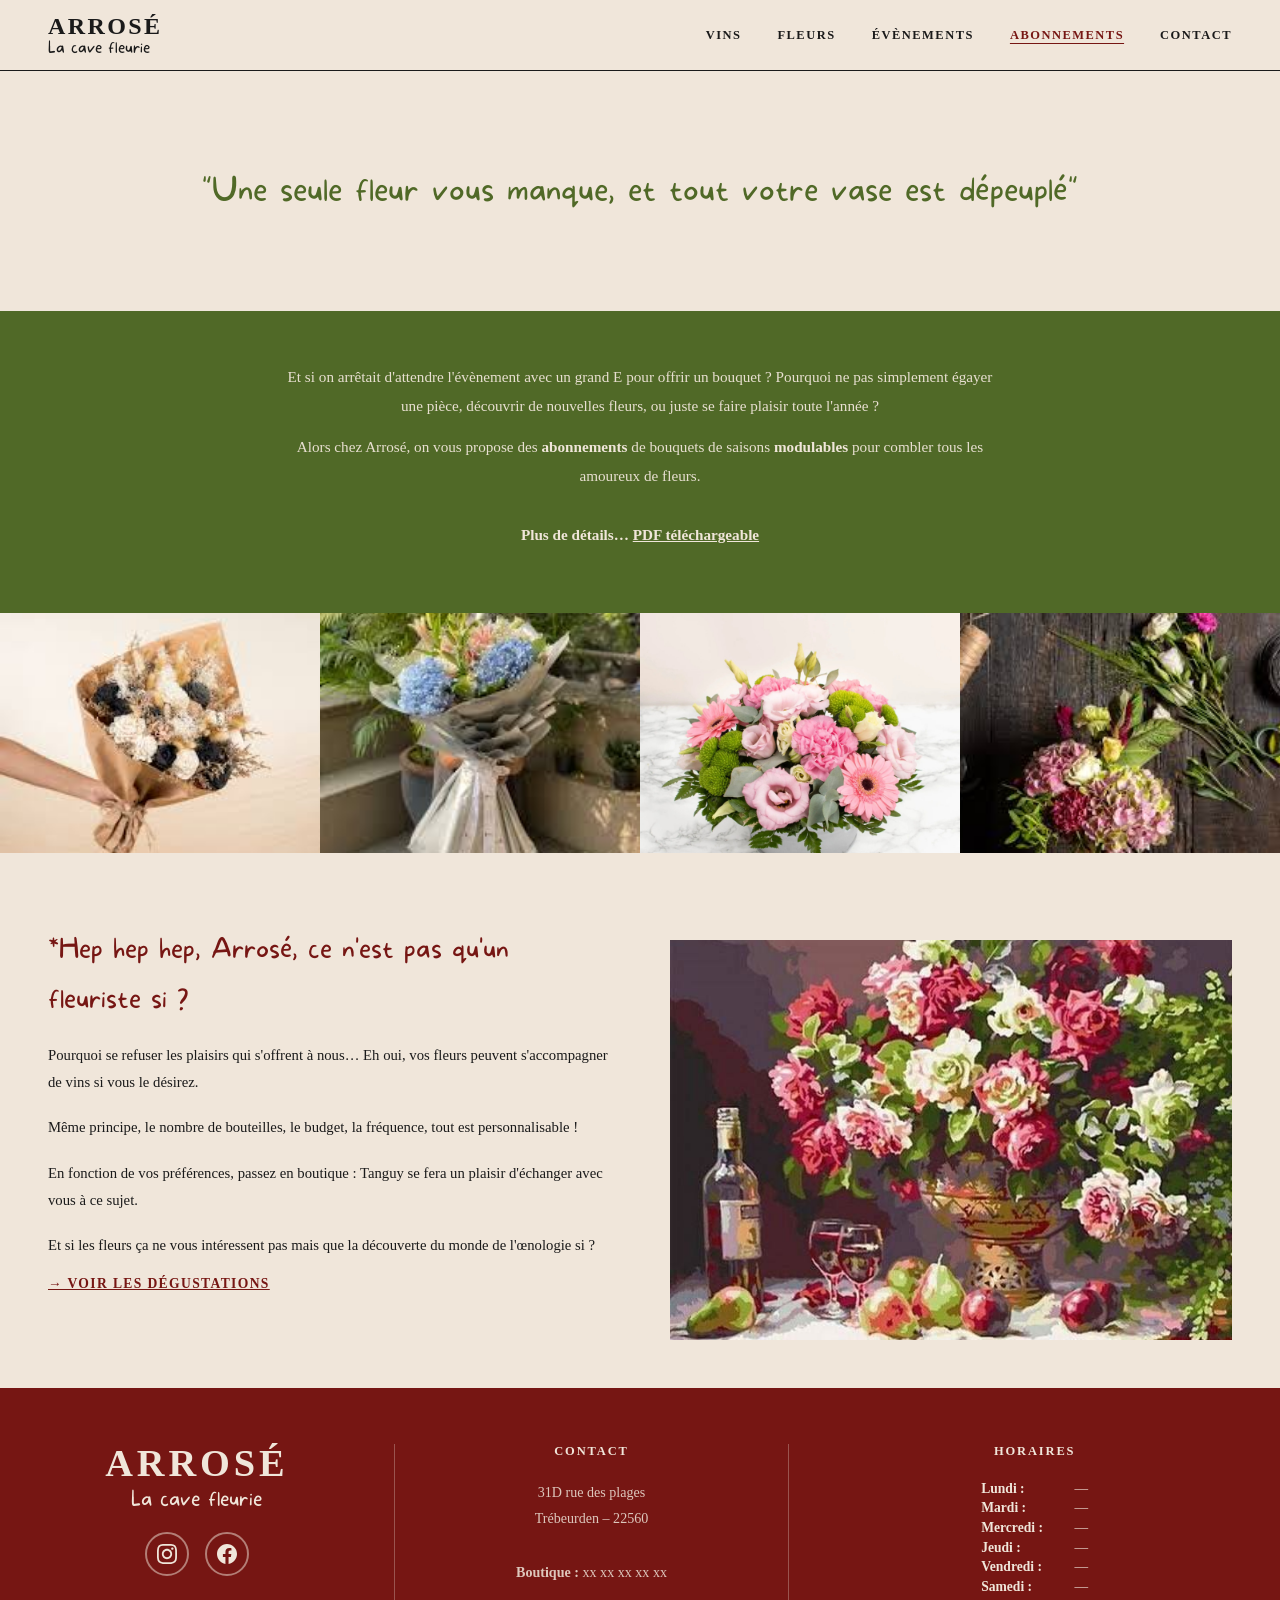
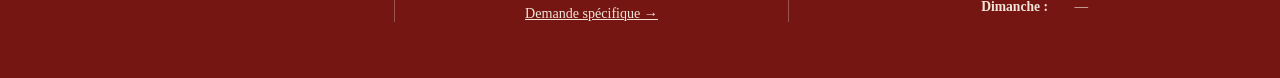
==== abonnements.html @ 20531978 "v1" ====
<!DOCTYPE html>
<html lang="fr">

<head>
  <meta charset="UTF-8" />
  <meta name="viewport" content="width=device-width, initial-scale=1.0" />
  <title>Abonnements – Arrosé</title>
  <link rel="stylesheet" href="css/style.css" />
</head>

<body data-page="abonnements">

  <div id="nav-placeholder"></div>


  <!-- Citation -->
  <p class="abonnement-quote" style="margin-top: 40px; margin-bottom: 40px;">
    "Une seule fleur vous manque, et tout votre vase est dépeuplé"
  </p>

  <!-- Description abonnements fleurs -->
  <div class="abonnement-desc">
    <p>Et si on arrêtait d'attendre l'évènement avec un grand E pour offrir un bouquet ? Pourquoi ne pas simplement
      égayer une pièce, découvrir de nouvelles fleurs, ou juste se faire plaisir toute l'année ?</p>
    <p>Alors chez Arrosé, on vous propose des <strong>abonnements</strong> de bouquets de saisons
      <strong>modulables</strong> pour
      combler tous les amoureux de fleurs.</p>
    <br />
    <p><strong>Plus de détails… <a href="#">PDF téléchargeable</a></strong></p>
  </div>

  <!-- Photos bouquets -->
  <div class="abonnement-photos">
    <!-- Remplacer par de vraies images : <img src="images/bouquet1.jpg" alt="Bouquet" /> -->
    <div class="ph-green"> <img src="images/bouquet.jpeg" alt="Bouquet" /></div>
    <div class="ph-green"> <img src="images/bouquet-saison.jpeg" alt="Bouquet" /></div>
    <div class="ph-green"> <img src="images/composition-florale.jpg" alt="Bouquet" /></div>
    <div class="ph-green"> <img src="images/fleurs.jpeg" alt="Bouquet" /></div>
  </div>

  <!-- Abonnement vins aussi -->
  <section class="section">
    <div class="section-2col">
      <div>
        <p class="vin-abt-note" style="font-size: 20pt;">*Hep hep hep, Arrosé, ce n'est pas qu'un fleuriste si ?</p>
        <p>Pourquoi se refuser les plaisirs qui s'offrent à nous… Eh oui, vos fleurs peuvent s'accompagner de vins si
          vous le désirez.</p>
        <p>Même principe, le nombre de bouteilles, le budget, la fréquence, tout est personnalisable !</p>
        <p>En fonction de vos préférences, passez en boutique : Tanguy se fera un plaisir d'échanger avec vous à ce
          sujet.</p>
        <p>Et si les fleurs ça ne vous intéressent pas mais que la découverte du monde de l'œnologie si ? <a
            class="cta-link" href="vins.html">→ Voir les dégustations</a></p>
      </div>
      <div class="ph" style="height:360px;"><img src="images/fleurs-vin.jpg" alt="Fleurs et vin" /></div>
    </div>
  </section>

  <div id="footer-placeholder"></div>
  <script src="js/components.js"></script>
</body>

</html>
---- css/style.css ----
/* ═══════════════════════════════════════════════════
   ARROSÉ – La cave fleurie
   style.css — Styles globaux
════════════════════════════════════════════════════ */

@font-face {
  font-family: "more-sugar-regular";
  src: url("../fonts/more-sugar.regular.otf") format("opentype");
  font-weight: normal;
  font-style: normal;
}

@font-face {
  font-family: "more-sugar-thin";
  src: url("../fonts/more-sugar.thin.otf") format("opentype");
  font-weight: normal;
  font-style: normal;
}

/* ── VARIABLES ─────────────────────────────────────── */
:root {
  --beige: #f0e6da;
  --beige2: #e8dace;
  --bordeaux: #761613;
  --vert: #506927;
  --noir: #1a1a1a;
  --blanc: #ffffff;
  --font-title: "Futura";
  --font-hand: "more-sugar-thin", cursive;
}

/* ── RESET ─────────────────────────────────────────── */
*,
*::before,
*::after {
  box-sizing: border-box;
  margin: 0;
  padding: 0;
}
html {
  scroll-behavior: smooth;
}
body {
  font-family: var(--font-title);
  background: var(--beige);
  color: var(--noir);
  overflow-x: hidden;
}
a {
  text-decoration: none;
  color: inherit;
}
img {
  display: block;
  width: 100%;
}

/* ── NAV ───────────────────────────────────────────── */
nav {
  position: sticky;
  top: 0;
  z-index: 100;
  background: var(--beige);
  border-bottom: 1.5px solid var(--noir);
  display: flex;
  align-items: center;
  justify-content: space-between;
  padding: 14px 48px;
}
.nav-logo {
  display: flex;
  flex-direction: column;
  line-height: 1;
  cursor: pointer;
  text-decoration: none;
  color: var(--noir);
}
.nav-logo .logo-main {
  font-family: var(--font-title);
  font-weight: 700;
  font-size: 1.5rem;
  letter-spacing: 0.1em;
  text-transform: uppercase;
}
.nav-logo .logo-sub {
  font-family: var(--font-hand);
  font-size: 1rem;
  margin-top: 2px;
}
.nav-links {
  display: flex;
  gap: 36px;
  list-style: none;
  font-size: 0.78rem;
  font-weight: 600;
  letter-spacing: 0.12em;
  text-transform: uppercase;
}
.nav-links li a {
  cursor: pointer;
  transition: color 0.2s;
}
.nav-links li a:hover {
  color: var(--vert);
}
.nav-links li.contact a {
  font-weight: 700;
}

.nav-links li.active a {
  text-decoration: underline;
  text-underline-offset: 4px;
  color: var(--bordeaux);
}

/* ── PAGE HEADER (pages intérieures) ───────────────── */
.page-header {
  background: var(--beige);
  padding: 28px 48px 16px;
  border-bottom: 1.5px solid var(--noir);
}
.page-header a {
  display: inline-flex;
  flex-direction: column;
  line-height: 1;
  color: var(--noir);
}
.page-header .logo-main {
  font-family: var(--font-title);
  font-weight: 700;
  font-size: 1.9rem;
  letter-spacing: 0.08em;
  text-transform: uppercase;
}
.page-header .logo-sub {
  font-family: var(--font-hand);
  font-size: 1.1rem;
  margin-top: 2px;
}

/* ── SECTIONS ──────────────────────────────────────── */
.section {
  padding: 72px 48px;
  background: var(--beige);
}
.section-dark {
  background: var(--bordeaux);
  color: var(--beige);
  padding: 72px 48px;
  margin-bottom: 48px;
}
.section-green {
  background: var(--vert);
  color: var(--beige);
  padding: 72px 48px;
}

.section h2 {
  font-family: var(--font-hand);
  font-size: 2.6rem;
  color: var(--bordeaux);
  margin-bottom: 32px;
}

.section .h2-vert {
  color: var(--vert);
}
.section-dark h2,
.section-green h2 {
  font-family: var(--font-title);
  font-weight: 700;
  font-size: 2.2rem;
  letter-spacing: 0.06em;
  text-transform: uppercase;
  color: var(--beige);
  margin-bottom: 28px;
}

.section p {
  font-size: 0.92rem;
  line-height: 1.85;
  margin-bottom: 18px;
}
.section-dark p,
.section-green p {
  font-size: 0.92rem;
  line-height: 1.85;
  color: rgba(240, 230, 218, 0.9);
  margin-bottom: 12px;
}
.section p em {
  font-style: italic;
  font-size: 0.85rem;
  color: #666;
}

/* ── LAYOUT 2 COLONNES ─────────────────────────────── */
.section-2col {
  display: grid;
  grid-template-columns: 1fr 1fr;
  gap: 60px;
  align-items: center;
}
.section-2col img {
  height: 400px;
  object-fit: cover;
}

/* ── CTA LINKS ─────────────────────────────────────── */
.cta-link {
  display: inline-block;
  font-weight: 700;
  font-size: 0.85rem;
  letter-spacing: 0.1em;
  text-transform: uppercase;
  text-decoration: underline;
  color: var(--bordeaux);
  margin-top: 12px;
  cursor: pointer;
  transition: color 0.2s;
}
.cta-link:hover {
  color: var(--vert);
}
.cta-link-beige {
  color: var(--beige);
}
.cta-link-beige:hover {
  color: rgba(240, 230, 218, 0.7);
}

/* ── CARDS GRILLE ──────────────────────────────────── */
.cards-grid {
  display: grid;
  grid-template-columns: repeat(3, 1fr);
  gap: 16px;
  margin-top: 16px;
}
.card-img {
  position: relative;
  height: 280px;
  overflow: hidden;
  cursor: pointer;
}
.card-img img {
  width: 100%;
  height: 100%;
  object-fit: cover;
  filter: brightness(0.6) saturate(0.8);
  transition: transform 0.4s ease;
}
.card-img:hover img {
  transform: scale(1.06);
}
.card-img-label {
  position: absolute;
  inset: 0;
  display: flex;
  align-items: center;
  justify-content: center;
  font-family: var(--font-title);
  font-weight: 700;
  font-size: 1.6rem;
  letter-spacing: 0.1em;
  text-transform: uppercase;
  color: var(--blanc);
  text-align: center;
  padding: 20px;
}

/* ── CALENDRIER ────────────────────────────────────── */
.calendrier-grid {
  display: grid;
  grid-template-columns: repeat(3, 1fr);
}
.cal-month {
  padding: 24px 28px;
  border-right: 1px solid rgba(240, 230, 218, 0.2);
  border-bottom: 1px solid rgba(240, 230, 218, 0.2);
}
.cal-month:nth-child(3n) {
  border-right: none;
}
.cal-month h4 {
  font-family: var(--font-title);
  font-weight: 700;
  font-size: 0.78rem;
  letter-spacing: 0.12em;
  text-transform: uppercase;
  text-decoration: underline;
  margin-bottom: 10px;
  color: var(--beige);
}
.cal-month ul {
  list-style: none;
}
.cal-month ul li {
  font-size: 0.82rem;
  line-height: 1.8;
  color: rgba(240, 230, 218, 0.85);
}
.cal-month ul li::before {
  content: "• ";
}

/* ── DEMANDE SPÉCIFIQUE ────────────────────────────── */
.demande-section {
  display: flex;
  flex-direction: column;
  align-items: center;
  text-align: center;
  padding: 48px 48px 90px;
  gap: 30px;
  background: var(--beige);
}
.demande-section h2 {
  font-family: var(--font-hand);
  font-size: 2.4rem;
  color: var(--noir);
  line-height: 1.3;
}
.demande-section p {
  font-size: 0.92rem;
  line-height: 1.85;
  max-width: 560px;
}

/* ── FOOTER ────────────────────────────────────────── */
footer {
  background: var(--bordeaux);
  color: var(--beige);
  display: grid;
  grid-template-columns: 1fr 1fr 1fr;
  padding: 56px 48px;
  align-items: stretch;
}
.footer-col-sep {
  border-right: 1px solid rgba(240, 230, 218, 0.3);
  padding-right: 48px;
  margin-right: 48px;
}
.footer-brand {
  text-align: center;
}
.footer-brand .logo-main {
  font-family: var(--font-title);
  font-weight: 700;
  font-size: 2.4rem;
  letter-spacing: 0.1em;
  text-transform: uppercase;
  line-height: 1;
}
.footer-brand .logo-sub {
  font-family: var(--font-hand);
  font-size: 1.3rem;
  margin-top: 4px;
}
.footer-socials {
  display: flex;
  gap: 16px;
  margin-top: 20px;
  justify-content: center;
}
.footer-socials a {
  width: 44px;
  height: 44px;
  border: 2px solid rgba(240, 230, 218, 0.5);
  border-radius: 50%;
  display: flex;
  align-items: center;
  justify-content: center;
  transition:
    background 0.2s,
    border-color 0.2s;
}
.footer-socials a:hover {
  background: rgba(240, 230, 218, 0.15);
  border-color: var(--beige);
}
.footer-socials svg {
  width: 20px;
  height: 20px;
  fill: var(--beige);
}
.footer-col {
  text-align: center;
}
.footer-col h4 {
  font-family: var(--font-title);
  font-weight: 700;
  font-size: 0.78rem;
  letter-spacing: 0.15em;
  text-transform: uppercase;
  margin-bottom: 20px;
  color: var(--beige);
}
.footer-col p,
.footer-col address {
  font-size: 0.88rem;
  line-height: 1.9;
  font-style: normal;
  color: rgba(240, 230, 218, 0.85);
}
.footer-col a {
  color: var(--beige);
  text-decoration: underline;
  font-size: 0.88rem;
}
.footer-horaires {
  font-size: 0.85rem;
  line-height: 1.45;
  color: rgba(240, 230, 218, 0.85);
  display: inline-block;
  text-align: left;
}
.footer-horaires span {
  display: inline-block;
  min-width: 90px;
  color: var(--beige);
  font-weight: 600;
}

/* ── PLACEHOLDERS (à remplacer par vraies images) ── */
.ph {
  background: linear-gradient(135deg, #c5b8ab 0%, #9e8e7e 100%);
}
.ph-green {
  background: linear-gradient(135deg, #7a8f55 0%, #4a6020 100%);
}
.ph-dark {
  background: linear-gradient(135deg, #5a3030 0%, #2a1010 100%);
}

/* ── RESPONSIVE ────────────────────────────────────── */
@media (max-width: 900px) {
  nav {
    padding: 14px 20px;
    flex-wrap: wrap;
    gap: 12px;
  }
  .nav-links {
    gap: 14px;
    flex-wrap: wrap;
  }
  .section,
  .section-dark,
  .section-green {
    padding: 48px 20px;
  }
  .section-2col {
    grid-template-columns: 1fr;
  }
  .cards-grid {
    grid-template-columns: 1fr 1fr;
  }
  .calendrier-grid {
    grid-template-columns: 1fr 1fr;
  }
  .demande-section {
    grid-template-columns: 1fr;
    padding: 40px 20px 90px;
  }
  footer {
    grid-template-columns: 1fr 1fr;
    grid-template-rows: auto auto auto;
  }
  .footer-divider {
    display: none;
  }
  .page-header {
    padding: 20px;
  }
}
@media (max-width: 600px) {
  .cards-grid {
    grid-template-columns: 1fr;
  }
  .calendrier-grid {
    grid-template-columns: 1fr;
  }
  footer {
    grid-template-columns: 1fr;
  }
}

.demande-section {
  text-align: center;
}

.section-dark h2 {
  text-align: center;
}

/* ── NAV HAMBURGER ─────────────────────────────────── */
.nav-hamburger {
  display: none;
  flex-direction: column;
  justify-content: center;
  gap: 5px;
  background: none;
  border: none;
  cursor: pointer;
  padding: 8px;
  z-index: 1001;
}

.nav-hamburger span {
  display: block;
  width: 24px;
  height: 2px;
  background: currentColor;
  border-radius: 2px;
  transition:
    transform 0.3s ease,
    opacity 0.3s ease;
  transform-origin: center;
}

.nav-hamburger.is-open span:nth-child(1) {
  transform: translateY(7px) rotate(45deg);
}
.nav-hamburger.is-open span:nth-child(2) {
  opacity: 0;
  transform: scaleX(0);
}
.nav-hamburger.is-open span:nth-child(3) {
  transform: translateY(-7px) rotate(-45deg);
}

.nav-overlay {
  display: none;
  position: fixed;
  inset: 0;
  background: rgba(0, 0, 0, 0.45);
  z-index: 999;
  opacity: 0;
  transition: opacity 0.3s ease;
}
.nav-overlay.is-visible {
  display: block;
  opacity: 1;
}

/* ── MOBILE NAV (≤ 768px) ──────────────────────────── */
@media (max-width: 768px) {
  .nav-hamburger {
    display: flex;
  }

  .nav-links {
    position: fixed;
    top: 0;
    right: 0;
    bottom: 0;
    width: min(280px, 80vw);
    background: #506927;
    flex-direction: column;
    align-items: flex-start;
    padding: 80px 32px 40px;
    gap: 0;
    z-index: 1000;
    transform: translateX(100%);
    transition: transform 0.35s cubic-bezier(0.4, 0, 0.2, 1);
    box-shadow: -4px 0 24px rgba(0, 0, 0, 0.12);
    overflow-y: auto;
  }

  .nav-links.is-open {
    transform: translateX(0);
  }

  .nav-links li {
    width: 100%;
    border-bottom: 1px solid rgba(240, 230, 218, 0.2);
  }
  .nav-links li:last-child {
    border-bottom: none;
  }

  .nav-links a {
    display: block;
    padding: 16px 0;
    font-size: 1.05rem;
    color: #f0e6da;
  }
}

/* ── MOBILE FOOTER (≤ 768px) ──────────────────────── */
@media (max-width: 768px) {
  footer {
    display: flex;
    flex-direction: column;
    gap: 0;
    padding: 40px 24px 32px;
  }

  .footer-col-sep {
    border-right: none;
    border-bottom: 1px solid rgba(0, 0, 0, 0.1);
    padding-bottom: 24px;
    margin-bottom: 24px;
    padding-right: 0;
    margin-right: 0;
  }

  .footer-brand,
  .footer-col {
    width: 100%;
  }

  .footer-brand {
    text-align: center;
    align-items: center;
  }

  .footer-socials {
    justify-content: center;
  }

  address {
    font-style: normal;
    line-height: 1.7;
  }

  .footer-horaires {
    display: grid;
    grid-template-columns: auto auto;
    gap: 4px 16px;
    justify-content: center;
    text-align: left;
  }
}

/* ── TRÈS PETIT ÉCRAN (≤ 360px) ─────────────────── */
@media (max-width: 360px) {
  .nav-links {
    width: 90vw;
  }
  .logo-main {
    font-size: clamp(1.2rem, 6vw, 1.6rem);
  }
}

/* ════════════════════════════════════════════════════
   PAGE : index.html
════════════════════════════════════════════════════ */

/* ── HERO ───────────────────────────────────────── */
.hero {
  background: var(--beige);
  padding: 56px 48px 0;
  text-align: center;
}
.hero h1 {
  font-family: var(--font-title);
  font-weight: 700;
  font-size: clamp(5rem, 12vw, 9rem);
  letter-spacing: 0.05em;
  text-transform: uppercase;
  line-height: 0.9;
  position: relative;
  display: inline-block;
  color: #000000;
}
.hero-sub {
  font-family: var(--font-hand);
  font-size: clamp(1.5rem, 3vw, 2.2rem);
  margin-top: 8px;
  color: #506927;
}
.hero-definition {
  max-width: 740px;
  margin: 28px auto 0;
  font-size: 0.95rem;
  line-height: 1.75;
  text-align: justify;
}

/* ── HERO GRID ──────────────────────────────────── */
.hero-grid {
  display: grid;
  grid-template-columns: 1fr 1fr;
  margin-top: 40px;
  height: 380px;
}
.hero-card {
  position: relative;
  overflow: hidden;
  cursor: pointer;
  display: block;
  height: 100%;
}
.hero-card-bg {
  width: 100%;
  height: 100%;
  object-fit: cover;
  transition: transform 0.5s ease;
}
.hero-card:hover .hero-card-bg {
  transform: scale(1.05);
}
.hero-card-overlay {
  position: absolute;
  inset: 0;
  background: rgba(0, 0, 0, 0.35);
  display: flex;
  flex-direction: column;
  align-items: center;
  justify-content: center;
  text-align: center;
}
.hero-card-title {
  font-family: var(--font-title);
  font-weight: 700;
  font-size: clamp(2.5rem, 5vw, 3.5rem);
  letter-spacing: 0.12em;
  text-transform: uppercase;
  color: var(--blanc);
}
.hero-card-sub {
  color: rgba(255, 255, 255, 0.85);
  font-size: 0.82rem;
  letter-spacing: 0.06em;
  margin-top: 6px;
}

/* ── PRÉSENTATION ───────────────────────────────── */
.section-presentation {
  display: grid;
  grid-template-columns: 1fr 1fr;
  align-items: center;
  gap: 60px;
  padding: 80px 48px;
  background: var(--beige);
}
.section-presentation h2 {
  font-family: var(--font-hand);
  font-size: 2.8rem;
  margin-bottom: 24px;
}
.section-presentation p {
  font-size: 0.9rem;
  line-height: 1.8;
  margin-bottom: 16px;
}
.section-presentation ul {
  list-style: none;
  margin: 8px 0 16px;
}
.section-presentation ul li::before {
  content: "• ";
  color: var(--bordeaux);
}
.section-presentation ul li {
  font-size: 0.9rem;
  line-height: 1.9;
}
.pres-photo {
  width: 100%;
  height: 480px;
  object-fit: cover;
  filter: grayscale(100%);
}

/* ── SOCIAL STRIP ───────────────────────────────── */
.social-strip {
  background: var(--blanc);
  display: grid;
  grid-template-columns: repeat(5, 1fr);
  border-top: 1.5px solid #ddd;
  border-bottom: 1.5px solid #ddd;
}
.social-card {
  padding: 40px 20px;
  border-right: 1.5px solid #ddd;
  display: flex;
  align-items: center;
  justify-content: center;
  text-align: center;
  font-size: 0.85rem;
  font-weight: 600;
  min-height: 140px;
}
.social-card:last-child {
  border-right: none;
}
.social-card.label {
  font-size: 0.7rem;
  letter-spacing: 0.08em;
  text-transform: uppercase;
  color: #888;
  font-weight: 400;
}

@media (max-width: 900px) {
  .hero {
    padding: 36px 20px 0;
  }
  .hero-grid {
    grid-template-columns: 1fr;
    height: auto;
  }
  .hero-card {
    height: 220px;
  }
  .section-presentation {
    grid-template-columns: 1fr;
    padding: 40px 20px;
  }
  .pres-photo {
    height: 300px;
  }
  .social-strip {
    grid-template-columns: repeat(2, 1fr);
  }
}

/* ════════════════════════════════════════════════════
   PAGE : vins.html
════════════════════════════════════════════════════ */
.degu-cards {
  display: grid;
  grid-template-columns: 1fr 1fr 1fr;
  gap: 48px;
  margin-top: 24px;
  max-width: 900px;
  margin-left: auto;
  margin-right: auto;
}
.degu-card h3 {
  font-family: var(--font-hand);
  font-weight: 700;
  font-size: 1.3rem;
  letter-spacing: 0.1em;
  margin-bottom: 14px;
  color: var(--beige);
}
.degu-card p {
  margin-bottom: 1px;
}
.degu-card ul {
  list-style: none;
  margin: 2px 0;
}
.degu-card ul li {
  font-size: 0.85rem;
  line-height: 1.8;
  color: rgba(240, 230, 218, 0.85);
}
.degu-card ul li::before {
  content: "• ";
}
.degu-aside {
  font-family: var(--font-hand);
  font-size: 1.1rem;
  line-height: 1.7;
  text-align: center;
  color: var(--beige);
  border-left: 1px solid rgba(240, 230, 218, 0.3);
  padding-left: 40px;
}

@media (max-width: 900px) {
  .degu-cards {
    grid-template-columns: 1fr;
    gap: 24px;
    max-width: 100%;
  }
  .degu-aside {
    border-left: none;
    border-top: 1px solid rgba(240, 230, 218, 0.3);
    padding-left: 0;
    padding-top: 24px;
  }
}

/* ════════════════════════════════════════════════════
   PAGE : fleurs.html
════════════════════════════════════════════════════ */

/* ── SECTION INSCRIPTION CENTRÉE ───────────────── */
.demande-section-inscription {
  display: flex;
  flex-direction: column;
  align-items: center;
  text-align: center;
  padding: 72px 48px;
  gap: 30px;
}
.demande-section-inscription h2 {
  text-align: center;
  font-family: "more-sugar-thin";
  color: var(--vert);
  font-size: 35pt;
  width: 100%;
  margin-bottom: 0;
}
.demande-section-inscription > p {
  max-width: 560px;
  font-size: 1.05rem;
  line-height: 1.75;
  margin: 0;
}

/* ── GRILLES ATELIERS ───────────────────────────── */
.ateliers-title {
  text-align: center;
}
.ateliers-grid {
  display: grid;
  grid-template-columns: repeat(3, 1fr);
  gap: 16px;
  margin-top: 16px;
}
.ateliers-row2 {
  display: grid;
  grid-template-columns: repeat(2, 1fr);
  gap: 16px;
  margin-top: 16px;
  max-width: 66.66%;
  margin-left: auto;
  margin-right: auto;
}

/* ── CARTES ATELIERS AVEC HOVER ─────────────────── */
.card-img img.card-bg {
  position: absolute;
  inset: 0;
  width: 100%;
  height: 100%;
  object-fit: cover;
  display: block;
  z-index: 0;
}
.card-img .card-hover {
  position: absolute;
  inset: 0;
  background: rgba(32, 42, 12, 0.88);
  display: flex;
  align-items: center;
  justify-content: center;
  padding: 20px;
  opacity: 0;
  transition: opacity 0.3s ease;
  z-index: 2;
}
.card-img:hover .card-hover {
  opacity: 1;
}
.card-hover p {
  color: #f0e6da;
  font-size: 0.88rem;
  line-height: 1.55;
  text-align: center;
  margin: 0;
}
.card-img-label {
  position: absolute;
  inset: 0;
  display: flex;
  align-items: center;
  justify-content: center;
  text-align: center;
  transition: opacity 0.3s ease;
  z-index: 1;
}
.card-img:hover .card-img-label {
  opacity: 0;
}

/* ── FORMULAIRE INSCRIPTION ─────────────────────── */
.inscription-form {
  margin-top: 16px;
  display: grid;
  grid-template-columns: 1fr 1fr;
  gap: 18px;
  max-width: 640px;
  margin-left: auto;
  margin-right: auto;
  text-align: left;
}
.inscription-form .field-full {
  grid-column: 1 / -1;
}
.inscription-form label {
  display: block;
  font-size: 0.78rem;
  letter-spacing: 0.08em;
  text-transform: uppercase;
  margin-bottom: 6px;
  opacity: 0.75;
}
.inscription-form input,
.inscription-form select,
.inscription-form textarea {
  width: 100%;
  padding: 12px 14px;
  border: 1px solid rgba(80, 105, 39, 0.35);
  border-radius: 4px;
  background: rgba(80, 105, 39, 0.05);
  font-size: 0.92rem;
  font-family: inherit;
  color: inherit;
  outline: none;
  transition:
    border-color 0.2s ease,
    background 0.2s ease;
  box-sizing: border-box;
}
.inscription-form input:focus,
.inscription-form select:focus,
.inscription-form textarea:focus {
  border-color: #506927;
  background: rgba(80, 105, 39, 0.08);
}
.inscription-form textarea {
  resize: vertical;
  min-height: 110px;
}
.inscription-form select {
  appearance: none;
  background-image: url("data:image/svg+xml,%3Csvg xmlns='http://www.w3.org/2000/svg' width='12' height='8' viewBox='0 0 12 8'%3E%3Cpath d='M1 1l5 5 5-5' stroke='%23506927' stroke-width='1.5' fill='none' stroke-linecap='round'/%3E%3C/svg%3E");
  background-repeat: no-repeat;
  background-position: right 14px center;
  padding-right: 36px;
  cursor: pointer;
}
.btn-submit {
  grid-column: 1 / -1;
  display: inline-flex;
  align-items: center;
  justify-content: center;
  gap: 8px;
  background: #506927;
  color: #f0e6da;
  border: none;
  padding: 14px 32px;
  font-size: 0.88rem;
  letter-spacing: 0.1em;
  text-transform: uppercase;
  cursor: pointer;
  border-radius: 3px;
  transition:
    background 0.2s ease,
    transform 0.15s ease;
  font-family: inherit;
}
.btn-submit:hover {
  background: #3e5220;
  transform: translateY(-1px);
}
.btn-submit:active {
  transform: translateY(0);
}
.form-success {
  display: none;
  margin-top: 20px;
  padding: 14px 20px;
  background: rgba(80, 105, 39, 0.1);
  border-left: 3px solid #506927;
  border-radius: 3px;
  font-size: 0.92rem;
  color: #506927;
  max-width: 640px;
  margin-left: auto;
  margin-right: auto;
}

@media (max-width: 900px) {
  .ateliers-grid {
    grid-template-columns: 1fr 1fr;
  }
  .ateliers-row2 {
    max-width: 100%;
  }
}
@media (max-width: 600px) {
  .ateliers-grid {
    grid-template-columns: 1fr;
  }
  .ateliers-row2 {
    grid-template-columns: 1fr;
  }
  .inscription-form {
    grid-template-columns: 1fr;
  }
  .demande-section {
    padding: 40px 24px 90px;
  }
}
@media (hover: none) {
  .card-img .card-hover {
    opacity: 0;
    pointer-events: none;
  }
  .card-img.tapped .card-hover {
    opacity: 1;
  }
  .card-img.tapped .card-img-label {
    opacity: 0;
  }
}

/* ════════════════════════════════════════════════════
   PAGE : contact.html
════════════════════════════════════════════════════ */
.contact-grid {
  display: grid;
  grid-template-columns: 1fr 1fr;
  gap: 80px;
  padding: 72px 48px;
  background: var(--beige);
}
.contact-grid h2 {
  font-family: var(--font-hand);
  font-size: 2.6rem;
  color: var(--bordeaux);
  margin-bottom: 32px;
}
.contact-info p {
  font-size: 0.9rem;
  line-height: 2;
  margin-bottom: 0;
}
.contact-info .horaires {
  margin-top: 28px;
  font-size: 0.85rem;
  line-height: 2;
}
.contact-info .horaires span {
  display: inline-block;
  min-width: 90px;
  font-weight: 700;
}
.contact-socials {
  display: flex;
  gap: 14px;
  margin-top: 24px;
}
.contact-socials a svg {
  width: 28px;
  height: 28px;
  fill: var(--bordeaux);
  transition: fill 0.2s;
}
.contact-socials a:hover svg {
  fill: var(--vert);
}
.form-field {
  display: flex;
  flex-direction: column;
  gap: 6px;
  margin-bottom: 22px;
}
.form-field label {
  font-size: 0.72rem;
  font-weight: 700;
  letter-spacing: 0.12em;
  text-transform: uppercase;
}
.form-field input,
.form-field textarea,
.form-field select {
  background: transparent;
  border: none;
  border-bottom: 1.5px solid var(--noir);
  padding: 8px 2px;
  font-family: var(--font-title);
  font-size: 0.9rem;
  color: var(--noir);
  outline: none;
  resize: none;
  transition: border-color 0.2s;
  width: 100%;
}
.form-field input:focus,
.form-field textarea:focus,
.form-field select:focus {
  border-bottom-color: var(--bordeaux);
}
.form-field select {
  background: var(--beige);
  cursor: pointer;
}
.contact-btn-submit {
  background: var(--bordeaux);
  color: var(--beige);
  border: none;
  padding: 14px 40px;
  font-family: var(--font-title);
  font-size: 0.78rem;
  font-weight: 700;
  letter-spacing: 0.15em;
  text-transform: uppercase;
  cursor: pointer;
  transition: background 0.2s;
  margin-top: 8px;
}
.contact-btn-submit:hover {
  background: #5a0f0d;
}
.contact-form-success {
  display: none;
  color: var(--vert);
  font-weight: 600;
  margin-top: 16px;
  font-size: 0.9rem;
}

@media (max-width: 900px) {
  .contact-grid {
    grid-template-columns: 1fr;
    padding: 40px 20px;
    gap: 40px;
  }
}

.contact-map {
  margin-top: 28px;
}

.contact-itineraire {
  display: inline-block;
  margin-top: 10px;
  font-size: 0.82rem;
  font-weight: 700;
  letter-spacing: 0.08em;
  text-transform: uppercase;
  color: var(--bordeaux);
  text-decoration: underline;
  transition: color 0.2s;
}

.contact-itineraire:hover {
  color: var(--vert);
}

.contact-info {
  text-align: center;
}

.contact-info .horaires {
  display: inline-block;
  text-align: left;
  margin-top: 28px;
  font-size: 0.85rem;
  line-height: 2;
}

.contact-socials {
  display: flex;
  gap: 14px;
  margin-top: 24px;
  justify-content: center;
}

/* ════════════════════════════════════════════════════
   PAGE : evenements.html
════════════════════════════════════════════════════ */
.events-intro {
  font-family: var(--font-hand);
  font-size: clamp(1.4rem, 2.5vw, 1.9rem);
  text-align: center;
  color: var(--bordeaux);
  padding: 56px 80px 0;
  line-height: 1.6;
}
.events-grid {
  display: grid;
  grid-template-columns: repeat(3, 1fr);
  gap: 16px;
}
.events-grid .card-img {
  height: 380px;
}

@media (max-width: 900px) {
  .events-intro {
    padding: 40px 20px 0;
  }
  .events-grid {
    grid-template-columns: 1fr;
  }
  .events-grid .card-img {
    height: 220px;
  }
}

/* ── GALERIES MOSAÏQUE ───────────────────────────────── */
.galerie-section {
  background: var(--vert);
  padding: 72px 48px;
  display: flex;
  flex-direction: column;
  gap: 64px;
}

.galerie-section_bis {
  background: var(--beige);
  padding: 72px 48px;
  display: flex;
  flex-direction: column;
  gap: 64px;
}

.galerie-titre {
  font-family: var(--font-hand);
  font-size: 1.8rem;
  color: var(--beige);
  text-align: center;
  margin-bottom: 20px;
  letter-spacing: 0.02em;
}

.galerie-titre_bis {
  font-family: var(--font-hand);
  font-size: 1.8rem;
  color: var(--bordeaux);
  text-align: center;
  margin-bottom: 20px;
  letter-spacing: 0.02em;
}

.galerie-mosaic {
  display: grid;
  grid-template-columns: 2fr 1fr 1fr 2fr;
  grid-template-rows: 220px 160px 220px;
  gap: 6px;
  width: 100%;
}

/* Rangée 1 */
.galerie-item:nth-child(1) {
  grid-column: 1;
  grid-row: 1;
}
.galerie-item:nth-child(2) {
  grid-column: 2 / 4;
  grid-row: 1;
}
.galerie-item:nth-child(3) {
  grid-column: 4;
  grid-row: 1;
}

/* Rangée 2 */
.galerie-item:nth-child(4) {
  grid-column: 1 / 3;
  grid-row: 2;
}
.galerie-item:nth-child(5) {
  grid-column: 3 / 5;
  grid-row: 2;
}

/* Rangée 3 */
.galerie-item:nth-child(6) {
  grid-column: 1;
  grid-row: 3;
}
.galerie-item:nth-child(7) {
  grid-column: 2;
  grid-row: 3;
}
.galerie-item:nth-child(8) {
  grid-column: 3;
  grid-row: 3;
}
.galerie-item:nth-child(9) {
  grid-column: 4;
  grid-row: 3;
}
.galerie-item:nth-child(10) {
  display: none;
} /* 9 photos suffisent pour ce layout */

.galerie-item {
  overflow: hidden;
  border-radius: 2px;
}

.galerie-item img {
  width: 100%;
  height: 100%;
  object-fit: cover;
  display: block;
  transition: transform 0.5s ease;
}

.galerie-item:hover img {
  transform: scale(1.07);
}

@media (max-width: 900px) {
  .galerie-mosaic {
    grid-template-columns: 1fr 1fr 1fr;
    grid-template-rows: repeat(4, 160px);
  }
  .galerie-item:nth-child(1) {
    grid-column: 1 / 3;
    grid-row: 1;
  }
  .galerie-item:nth-child(2) {
    grid-column: 3;
    grid-row: 1;
  }
  .galerie-item:nth-child(3) {
    grid-column: 1;
    grid-row: 2;
  }
  .galerie-item:nth-child(4) {
    grid-column: 2 / 4;
    grid-row: 2;
  }
  .galerie-item:nth-child(5) {
    grid-column: 1 / 3;
    grid-row: 3;
  }
  .galerie-item:nth-child(6) {
    grid-column: 3;
    grid-row: 3;
  }
  .galerie-item:nth-child(7) {
    grid-column: 1;
    grid-row: 4;
  }
  .galerie-item:nth-child(8) {
    grid-column: 2;
    grid-row: 4;
  }
  .galerie-item:nth-child(9) {
    grid-column: 3;
    grid-row: 4;
  }
}

@media (max-width: 600px) {
  .galerie-mosaic {
    grid-template-columns: 1fr 1fr;
    grid-template-rows: repeat(5, 130px);
  }
  .galerie-item:nth-child(1) {
    grid-column: 1 / 3;
    grid-row: 1;
  }
  .galerie-item:nth-child(2) {
    grid-column: 1;
    grid-row: 2;
  }
  .galerie-item:nth-child(3) {
    grid-column: 2;
    grid-row: 2;
  }
  .galerie-item:nth-child(4) {
    grid-column: 1;
    grid-row: 3;
  }
  .galerie-item:nth-child(5) {
    grid-column: 2;
    grid-row: 3;
  }
  .galerie-item:nth-child(6) {
    grid-column: 1 / 3;
    grid-row: 4;
  }
  .galerie-item:nth-child(7) {
    grid-column: 1;
    grid-row: 5;
  }
  .galerie-item:nth-child(8) {
    grid-column: 2;
    grid-row: 5;
  }
  .galerie-item:nth-child(9) {
    display: none;
  }
  .galeries-section {
    padding: 40px 20px;
  }
}

/* ── LIGHTBOX ───────────────────────────────────────── */
.lightbox {
  display: none;
  position: fixed;
  inset: 0;
  background: rgba(0, 0, 0, 0.92);
  z-index: 2000;
  align-items: center;
  justify-content: center;
}
.lightbox.is-open {
  display: flex;
}
.lightbox-img {
  max-width: 88vw;
  max-height: 88vh;
  object-fit: contain;
  border-radius: 2px;
  user-select: none;
}
.lightbox-close {
  position: absolute;
  top: 24px;
  right: 32px;
  color: white;
  font-size: 2rem;
  cursor: pointer;
  background: none;
  border: none;
  line-height: 1;
  opacity: 0.7;
  transition: opacity 0.2s;
}
.lightbox-close:hover {
  opacity: 1;
}
.lightbox-prev,
.lightbox-next {
  position: absolute;
  top: 50%;
  transform: translateY(-50%);
  color: white;
  font-size: 2rem;
  cursor: pointer;
  background: none;
  border: none;
  padding: 16px;
  opacity: 0.7;
  transition: opacity 0.2s;
  user-select: none;
}
.lightbox-prev:hover,
.lightbox-next:hover {
  opacity: 1;
}
.lightbox-prev {
  left: 16px;
}
.lightbox-next {
  right: 16px;
}
.lightbox-counter {
  position: absolute;
  bottom: 24px;
  left: 50%;
  transform: translateX(-50%);
  color: rgba(255, 255, 255, 0.6);
  font-size: 0.82rem;
  letter-spacing: 0.1em;
}

/* ════════════════════════════════════════════════════
   PAGE : abonnements.html
════════════════════════════════════════════════════ */
.abonnement-quote {
  font-family: var(--font-hand);
  font-size: clamp(1.4rem, 2.5vw, 2rem);
  text-align: center;
  color: var(--vert);
  padding: 56px 120px;
  line-height: 1.5;
}
.abonnement-desc {
  background: var(--vert);
  color: var(--beige);
  padding: 52px 80px;
  text-align: center;
}
.abonnement-desc p {
  font-size: 0.95rem;
  line-height: 1.9;
  color: rgba(240, 230, 218, 0.95);
  margin-bottom: 12px;
  max-width: 730px;
  text-align: center;
  margin-left: auto;
  margin-right: auto;
}
.abonnement-desc strong {
  color: var(--beige);
}
.abonnement-desc a {
  color: var(--beige);
  font-weight: 700;
  text-decoration: underline;
}

.abonnement-photos {
  display: grid;
  grid-template-columns: repeat(4, 1fr);
  height: 240px;
}
.abonnement-photos div {
  overflow: hidden;
}
.abonnement-photos div img,
.abonnement-photos div.ph-green {
  width: 100%;
  height: 100%;
  object-fit: cover;
  transition: transform 0.4s;
}
.abonnement-photos div:hover img {
  transform: scale(1.06);
}
.vin-abt-note {
  font-family: var(--font-hand);
  font-size: 1.7rem;
  color: var(--bordeaux);
  margin-bottom: 20px;
  line-height: 1.3;
}

@media (max-width: 900px) {
  .abonnement-quote {
    padding: 40px 20px;
  }
  .abonnement-desc {
    padding: 40px 20px;
  }
  .abonnement-photos {
    grid-template-columns: repeat(2, 1fr);
    height: 300px;
  }
}
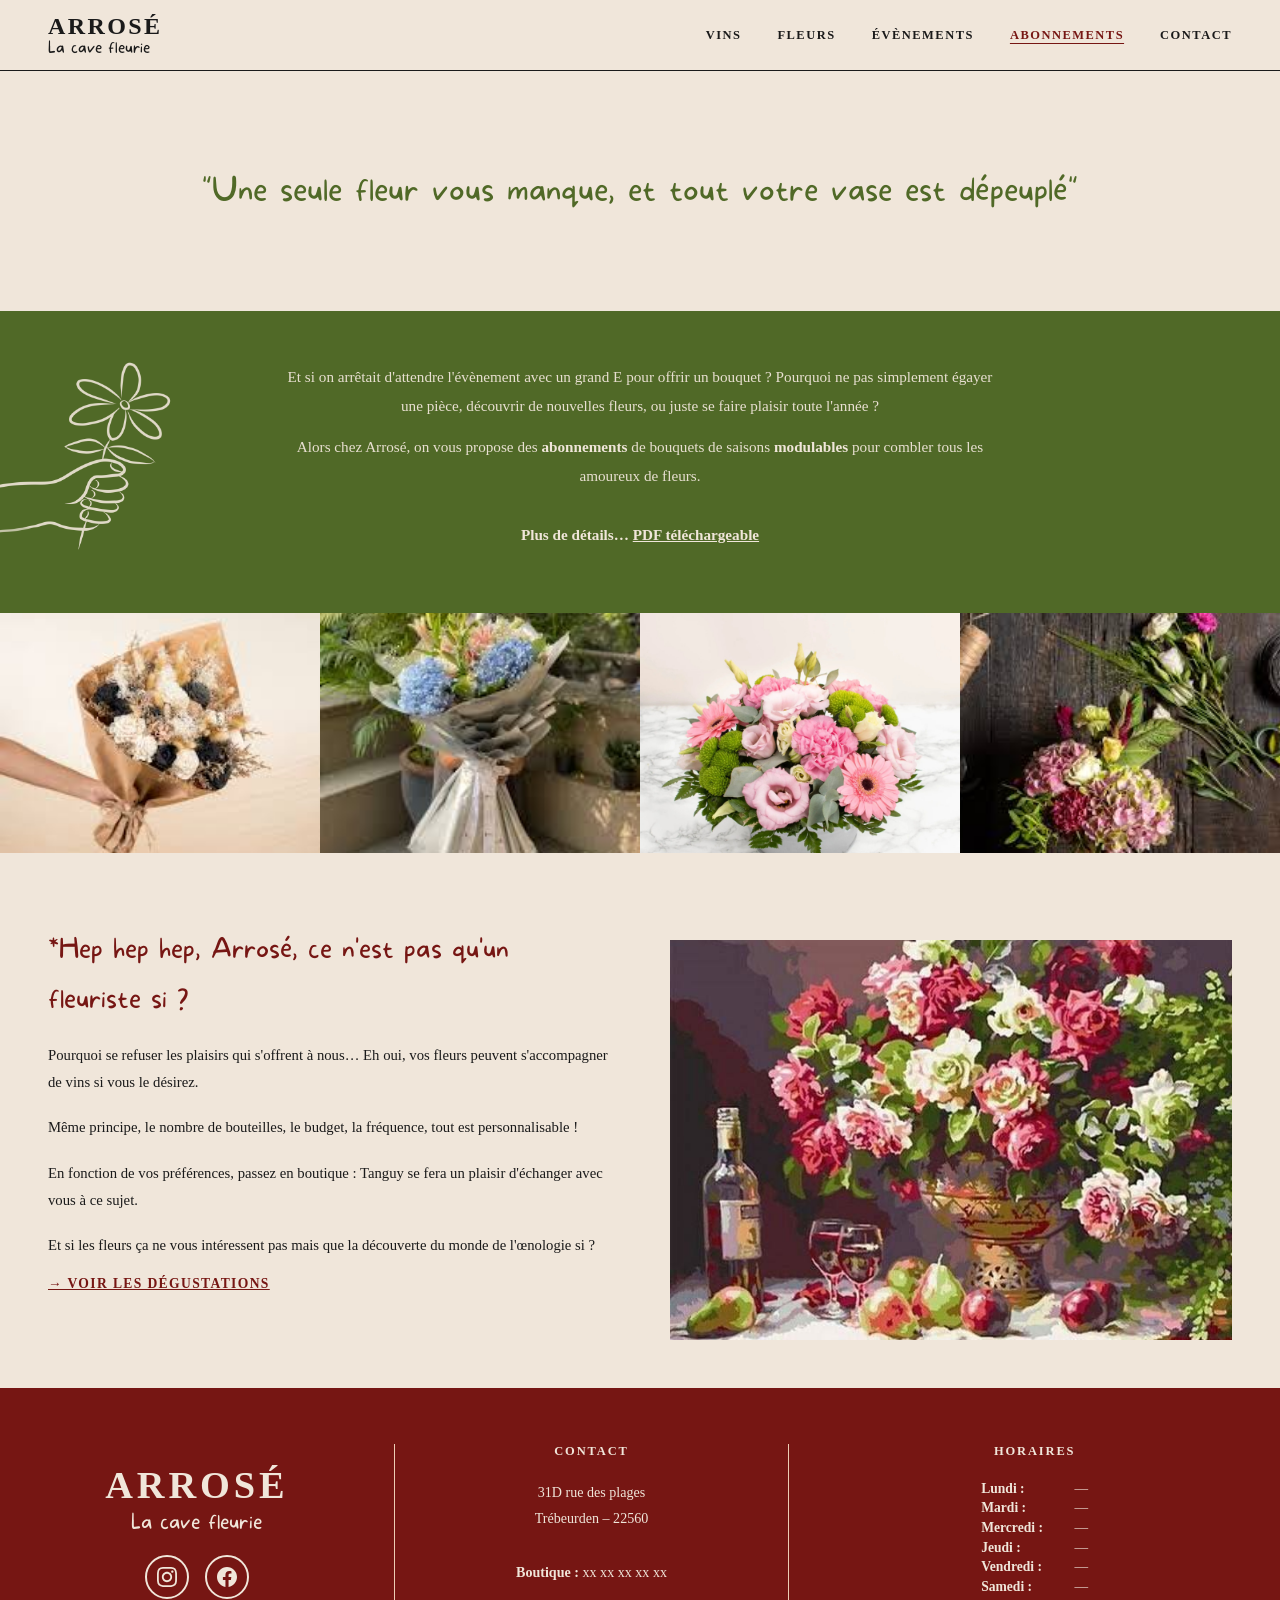
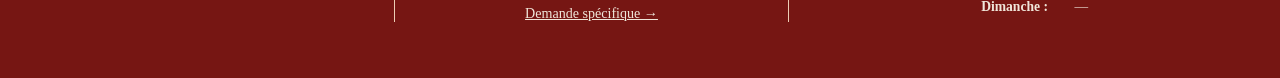
==== commit 2d389bca: "v1 bis + illus" ====
--- a/abonnements.html
+++ b/abonnements.html
@@ -19,7 +19,8 @@
   </p>
 
   <!-- Description abonnements fleurs -->
-  <div class="abonnement-desc">
+  <div class="abonnement-desc abonnement-desc-wrapper">
+    <img src="illus/fleur_creme.png" alt="" class="abonnement-fleur" aria-hidden="true" />
     <p>Et si on arrêtait d'attendre l'évènement avec un grand E pour offrir un bouquet ? Pourquoi ne pas simplement
       égayer une pièce, découvrir de nouvelles fleurs, ou juste se faire plaisir toute l'année ?</p>
     <p>Alors chez Arrosé, on vous propose des <strong>abonnements</strong> de bouquets de saisons
--- a/css/style.css
+++ b/css/style.css
@@ -335,12 +335,22 @@
   align-items: stretch;
 }
 .footer-col-sep {
-  border-right: 1px solid rgba(240, 230, 218, 0.3);
+  border-right: 1px solid rgba(255, 233, 206, 0.867);
   padding-right: 48px;
   margin-right: 48px;
 }
 .footer-brand {
   text-align: center;
+  display: flex;
+  flex-direction: column;
+  align-items: center;
+  justify-content: center;
+}
+.footer-brand .footer-logo {
+  width: 160px;
+  height: auto;
+  display: block;
+  margin: 0 auto;
 }
 .footer-brand .logo-main {
   font-family: var(--font-title);
@@ -364,7 +374,7 @@
 .footer-socials a {
   width: 44px;
   height: 44px;
-  border: 2px solid rgba(240, 230, 218, 0.5);
+  border: 2px solid var(--beige);
   border-radius: 50%;
   display: flex;
   align-items: center;
@@ -399,7 +409,7 @@
   font-size: 0.88rem;
   line-height: 1.9;
   font-style: normal;
-  color: rgba(240, 230, 218, 0.85);
+  color: #f0e6da;
 }
 .footer-col a {
   color: var(--beige);
@@ -525,6 +535,10 @@
 }
 .nav-hamburger.is-open span:nth-child(3) {
   transform: translateY(-7px) rotate(-45deg);
+}
+
+.nav-hamburger {
+  color: inherit;
 }
 
 .nav-overlay {
@@ -596,7 +610,7 @@
 
   .footer-col-sep {
     border-right: none;
-    border-bottom: 1px solid rgba(0, 0, 0, 0.1);
+    border-bottom: 1px solid #f0e6da;
     padding-bottom: 24px;
     margin-bottom: 24px;
     padding-right: 0;
@@ -818,6 +832,35 @@
 /* ════════════════════════════════════════════════════
    PAGE : vins.html
 ════════════════════════════════════════════════════ */
+
+/* ── DEGUSTATION SECTION WITH BOUTEILLE ────────── */
+.degu-section-wrapper {
+  position: relative;
+  overflow: hidden;
+}
+.degu-section-content {
+  position: relative;
+  z-index: 1;
+}
+.degu-bouteille {
+  position: absolute;
+  right: -20px;
+  bottom: -30px;
+  height: 85%;
+  width: auto;
+  opacity: 0.18;
+  pointer-events: none;
+  z-index: 0;
+}
+@media (min-width: 1100px) {
+  .degu-bouteille {
+    right: 40px;
+    bottom: -20px;
+    height: 90%;
+    opacity: 0.25;
+  }
+}
+
 .degu-cards {
   display: grid;
   grid-template-columns: 1fr 1fr 1fr;
@@ -861,6 +904,12 @@
 }
 
 @media (max-width: 900px) {
+  .degu-bouteille {
+    right: -40px;
+    bottom: -40px;
+    height: 55%;
+    opacity: 0.12;
+  }
   .degu-cards {
     grid-template-columns: 1fr;
     gap: 24px;
@@ -878,6 +927,10 @@
    PAGE : fleurs.html
 ════════════════════════════════════════════════════ */
 
+body[data-page="fleurs"] {
+  cursor: url("images/curseur-fleur.png"), auto;
+}
+
 /* ── SECTION INSCRIPTION CENTRÉE ───────────────── */
 .demande-section-inscription {
   display: flex;
@@ -900,6 +953,42 @@
   font-size: 1.05rem;
   line-height: 1.75;
   margin: 0;
+}
+
+/* ── FLEUR ILLUSTRATION INSCRIPTION ────────────── */
+.inscription-wrapper {
+  position: relative;
+  overflow: hidden;
+}
+.inscription-fleur {
+  position: absolute;
+  right: -30px;
+  bottom: -40px;
+  height: 70%;
+  width: auto;
+  opacity: 0.15;
+  pointer-events: none;
+  z-index: 0;
+}
+.inscription-wrapper > *:not(.inscription-fleur) {
+  position: relative;
+  z-index: 1;
+}
+@media (min-width: 1100px) {
+  .inscription-fleur {
+    right: 30px;
+    bottom: -30px;
+    height: 75%;
+    opacity: 0.9;
+  }
+}
+@media (max-width: 900px) {
+  .inscription-fleur {
+    right: -50px;
+    bottom: -50px;
+    height: 50%;
+    opacity: 0.15;
+  }
 }
 
 /* ── GRILLES ATELIERS ───────────────────────────── */
@@ -1212,6 +1301,7 @@
     grid-template-columns: 1fr;
     padding: 40px 20px;
     gap: 40px;
+    text-align: center;
   }
 }
 
@@ -1252,6 +1342,16 @@
   gap: 14px;
   margin-top: 24px;
   justify-content: center;
+}
+.contact-grid > *:last-child {
+  display: flex;
+  flex-direction: column;
+  align-items: center;
+}
+
+.contact-grid > *:last-child form {
+  width: 100%;
+  max-width: 620px;
 }
 
 /* ════════════════════════════════════════════════════
@@ -1586,6 +1686,52 @@
   text-decoration: underline;
 }
 
+/* ── FLEUR ILLUSTRATION ABONNEMENTS ────────────── */
+.abonnement-desc-wrapper {
+  position: relative;
+  overflow: hidden;
+}
+.abonnement-desc-wrapper > *:not(.abonnement-fleur) {
+  position: relative;
+  z-index: 1;
+}
+.abonnement-fleur {
+  position: absolute;
+  left: -120px;
+  bottom: -60px;
+  height: 110%;
+  width: auto;
+  opacity: 0.9;
+  pointer-events: none;
+  z-index: 0;
+  transform: scaleX(-1);
+}
+@media (min-width: 1100px) {
+  .abonnement-fleur {
+    left: -10px;
+    bottom: -30px;
+    height: 110%;
+    opacity: 0.9;
+  }
+}
+@media (max-width: 900px) {
+  .abonnement-fleur {
+    left: -50px;
+    bottom: -50px;
+    height: 50%;
+    opacity: 0.9;
+  }
+}
+
+@media (max-width: 400px) {
+  .abonnement-fleur {
+    left: -50px;
+    bottom: -50px;
+    height: 50%;
+    opacity: 0.15;
+  }
+}
+
 .abonnement-photos {
   display: grid;
   grid-template-columns: repeat(4, 1fr);
